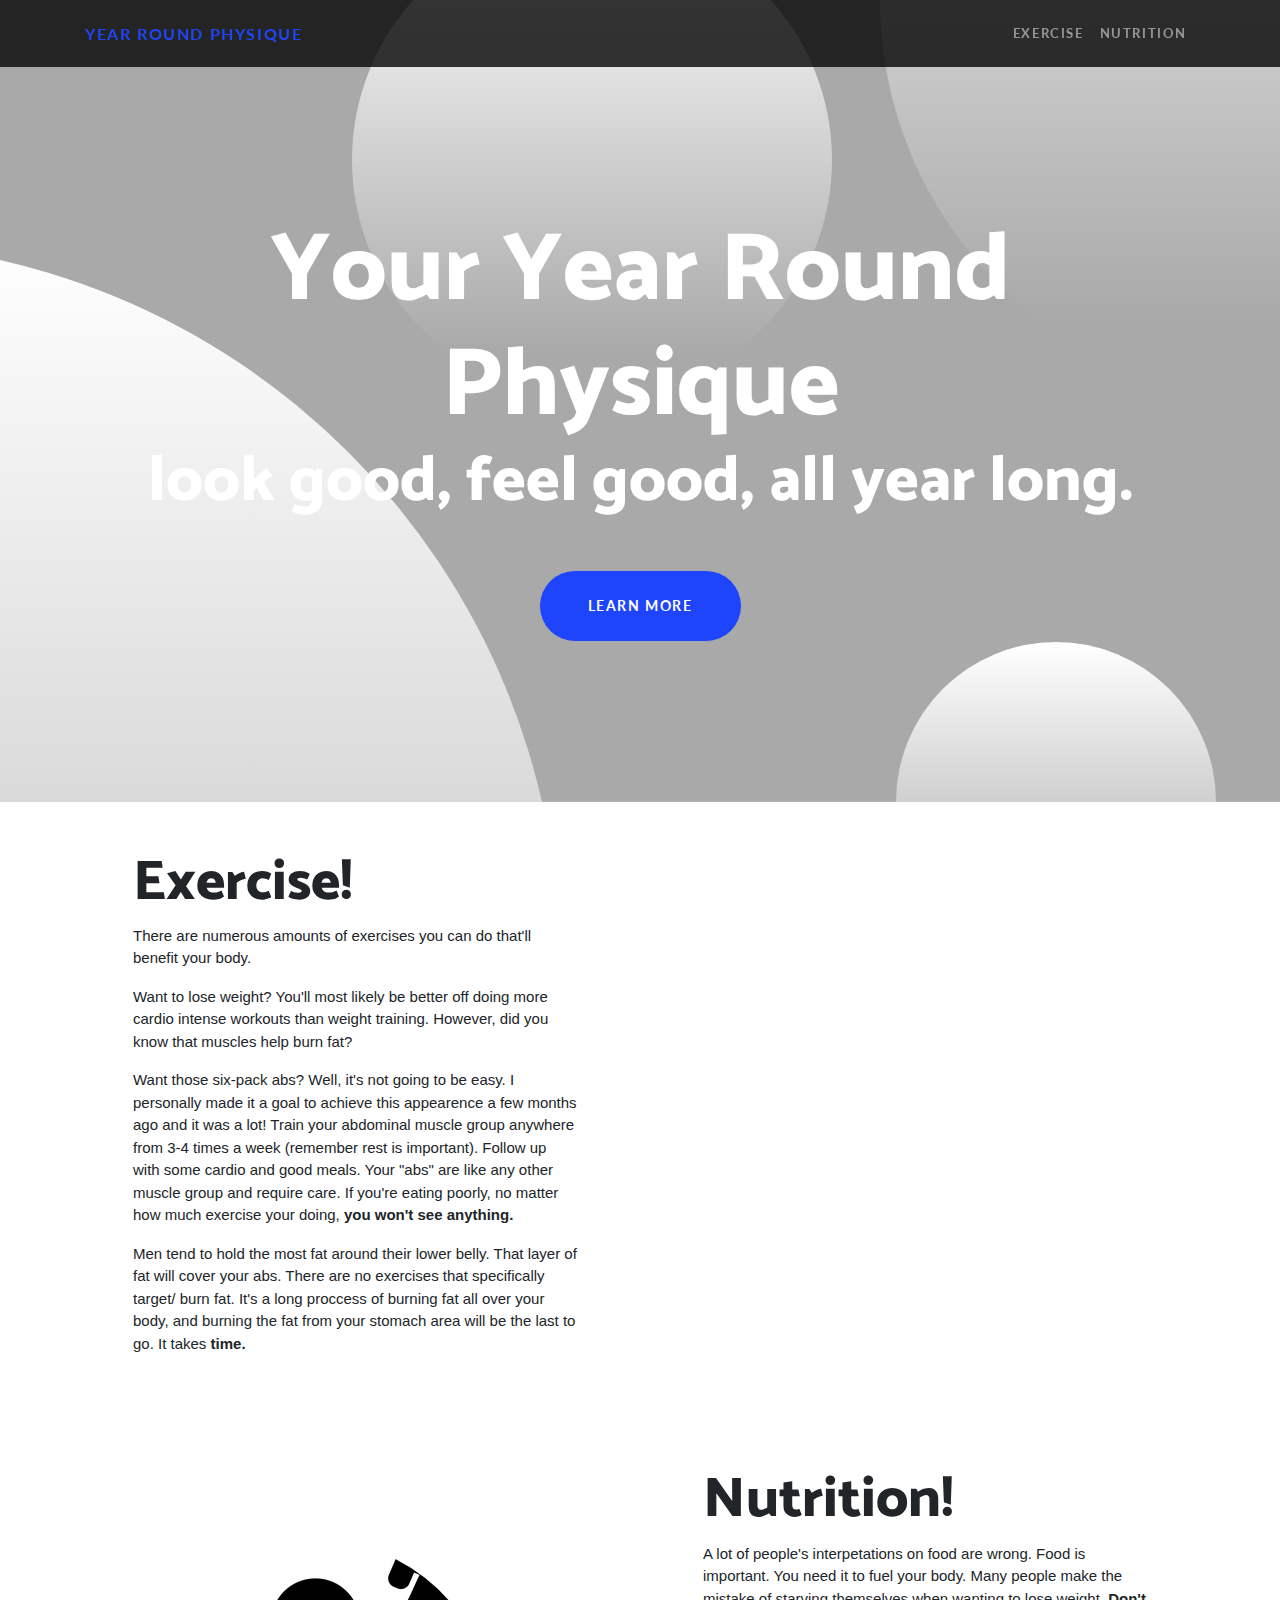
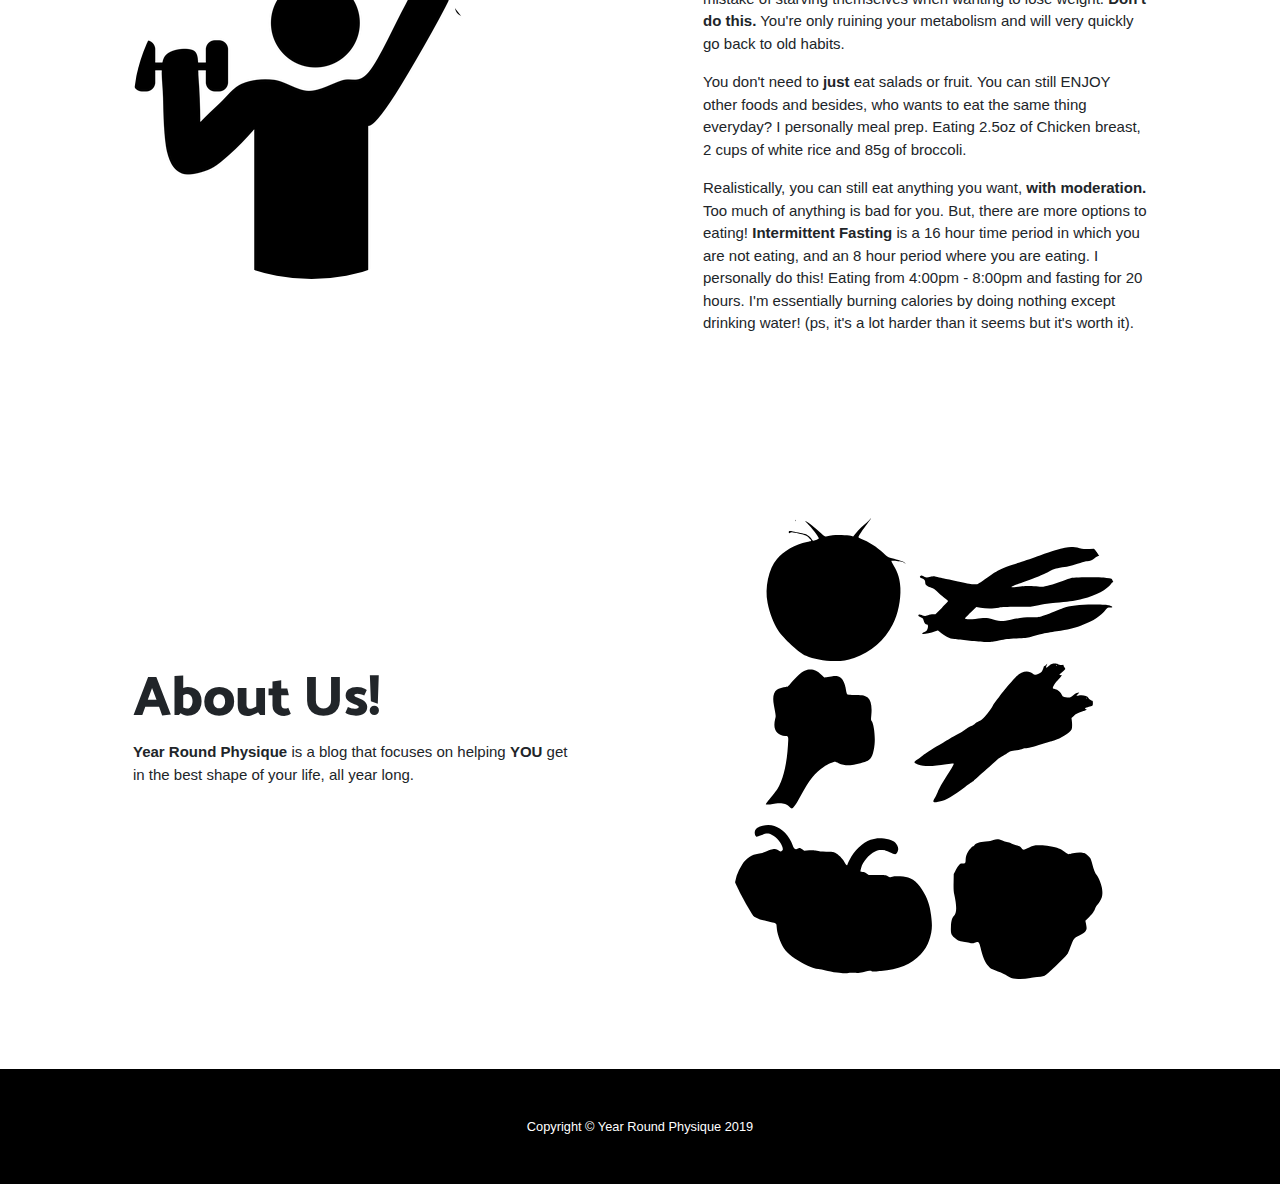
==== index.html @ 4eb6c624 "new picture" ====
<!DOCTYPE html>
<html lang="en">

<head>

  <meta charset="utf-8">
  <meta name="viewport" content="width=device-width, initial-scale=1, shrink-to-fit=no">
  <meta name="description" content="">
  <meta name="author" content="">

  <title>Your Year Round Physique</title>

  <!-- Bootstrap core CSS -->
  <link href="vendor/bootstrap/css/bootstrap.min.css" rel="stylesheet">

  <link href="https://fonts.googleapis.com/css?family=Catamaran:100,200,300,400,500,600,700,800,900" rel="stylesheet">
  <link href="https://fonts.googleapis.com/css?family=Lato:100,100i,300,300i,400,400i,700,700i,900,900i" rel="stylesheet">

  <link href="project-look.css" rel="stylesheet">

</head>

<body>

  <nav class="navbar navbar-expand-lg navbar-dark navbar-custom fixed-top">
    <div class="container">
      <a class="navbar-brand" href="#">Year Round Physique</a>
      <button class="navbar-toggler" type="button" data-toggle="collapse" data-target="#navbarResponsive" aria-controls="navbarResponsive" aria-expanded="false" aria-label="Toggle navigation">
        <span class="navbar-toggler-icon"></span>
      </button>
      <div class="collapse navbar-collapse" id="navbarResponsive">
        <ul class="navbar-nav ml-auto">
          <li class="nav-item">
            <a class="nav-link" href="#exercise">Exercise</a>
          </li>
          <li class="nav-item">
            <a class="nav-link" href="#Nutrition">Nutrition</a>
          </li>
        </ul>
      </div>
    </div>
  </nav>

  <header class="masthead text-center text-white">
    <div class="masthead-content">
      <div class="container">
        <h1 class="masthead-heading mb-0">Your Year Round Physique</h1>
        <h2 class="masthead-subheading mb-0">look good, feel good, all year long.</h2>
        <a href="#learn" class="btn btn-primary btn-xl rounded-pill mt-5">Learn More</a>
      </div>
    </div>
    <div class="bg-circle-1 bg-circle"></div>
    <div class="bg-circle-2 bg-circle"></div>
    <div class="bg-circle-3 bg-circle"></div>
    <div class="bg-circle-4 bg-circle"></div>
  </header>

  <section>
    <div class="container">
      <div class="row align-items-center">
        <div class="col-lg-6 order-lg-2">
          <div class="p-5">
            <img class="img-fluid rounded-circle" src="" alt="">
          </div>
        </div>
        <div class="col-lg-6 order-lg-1" >
          <div class="p-5" id="exercise" >
            <h2 class="display-4">Exercise!</h2>
            <p>There are numerous amounts of exercises you can do that'll benefit your body.</p>
            <p> Want to lose weight? You'll most likely be better off doing more cardio intense workouts than weight training. However, did you know that muscles help burn fat?  </p>
            <p> Want those six-pack abs? Well, it's not going to be easy. I personally made it a goal to achieve this appearence a few months ago and it was a lot! Train your abdominal muscle group anywhere from 3-4 times a week (remember rest is important). Follow up with some cardio and good meals. Your "abs" are like any other muscle group and require care. If you're eating poorly, no matter how much exercise your doing, <strong>you won't see anything.</strong></p>
            
            <p> Men tend to hold the most fat around their lower belly. That layer of fat will cover your abs. There are no exercises that specifically target/ burn fat. It's a long proccess of burning fat all over your body, and burning the fat from your stomach area will be the last to go. It takes <strong>time.</strong></p>
          </div>
        </div>
      </div>
    </div>
  </section>

  <section>
    <div class="container">
      <div class="row align-items-center">
        <div class="col-lg-6">
          <div class="p-5">
            <img class="img-fluid rounded-circle" src="dumbbells-293955__340.png" alt="">
          </div>
        </div>
        <div class="col-lg-6">
          <div class="p-5" id="Nutrition">
            <h2 class="display-4">Nutrition!</h2>
            <p> A lot of people's interpetations on food are wrong. Food is important. You need it to fuel your body. Many people make the mistake of starving themselves when wanting to lose weight. <strong>Don't do this.</strong> You're only ruining your metabolism and will very quickly go back to old habits.</p>
            <p>You don't need to <strong>just</strong> eat salads or fruit. You can still ENJOY other foods and besides, who wants to eat the same thing everyday? I personally meal prep. Eating 2.5oz of Chicken breast, 2 cups of white rice and 85g of broccoli. </p>
            
            <p>Realistically, you can still eat anything you want, <strong> with moderation.</strong> Too much of anything is bad for you. But, there are more options to eating! <strong>Intermittent Fasting</strong> is a 16 hour time period in which you are not eating, and an 8 hour period where you are eating. I personally do this! Eating from 4:00pm - 8:00pm and fasting for 20 hours. I'm essentially burning calories by doing nothing except drinking water! (ps, it's a lot harder than it seems but it's worth it). </p>
          </div>
        </div>
      </div>
    </div>
  </section>

  <section>
    <div class="container">
      <div class="row align-items-center">
        <div class="col-lg-6 order-lg-2">
          <div class="p-5">
            <img class="img-fluid rounded-circle" src="1489130.svg" alt="">
          </div>
        </div>
        <div class="col-lg-6 order-lg-1" id=learn>
          <div class="p-5">
            <h2 class="display-4">About Us!</h2>
            <p><strong>Year Round Physique</strong> is a blog that focuses on helping <strong>YOU</strong> get in the best shape of your life, all year long.</p>
          </div>
        </div>
      </div>
    </div>
  </section>

  <footer class="py-5 bg-black">
    <div class="container">
      <p class="m-0 text-center text-white small">Copyright &copy; Year Round Physique 2019</p>
    </div>
  </footer>
  <script src="vendor/jquery/jquery.min.js"></script>
  <script src="vendor/bootstrap/js/bootstrap.bundle.min.js"></script>

</body>

</html>
---- project-look.css ----
body {
  font-family: 'Lato';
}

h1,
h2,
h3,
h4,
h5,
h6 {
  font-family: 'Catamaran';
  font-weight: 800 !important;
  
}

p {
  font-family: sans-serif;
  font-size: 15px;
}

.btn-xl {
  text-transform: uppercase;
  padding: 1.5rem 3rem;
  font-size: 0.9rem;
  font-weight: 700;
  letter-spacing: 0.1rem;
}

.bg-black {
  background-color: #000 !important;
}

.rounded-pill {
  border-radius: 5rem;
}

.navbar-custom {
  padding-top: 1rem;
  padding-bottom: 1rem;
  background-color: rgba(0, 0, 0, 0.79);
}

.navbar-custom .navbar-brand {
  text-transform: uppercase;
  font-size: 1rem;
  letter-spacing: 0.1rem;
  font-weight: 700;
  color: #1F45FC;
  
}

.navbar-custom .navbar-nav .nav-item .nav-link {
  text-transform: uppercase;
  font-size: 0.8rem;
  font-weight: 700;
  letter-spacing: 0.1rem;
}

header.masthead {
  position: relative;
  overflow: hidden;
  padding-top: calc(7rem + 72px);
  padding-bottom: 7rem;
  background: -webkit-gradient(linear, left bottom, left top, from(#A9A9A9), to(#A9A9A9));
  background: linear-gradient(0deg, #A9A9A9 0%, #A9A9A9 100%);
  background-repeat: no-repeat;
  background-position: center center;
  background-attachment: scroll;
  background-size: cover;
}

header.masthead .masthead-content {
  z-index: 1;
  position: relative;
}

header.masthead .masthead-content .masthead-heading {
  font-size: 4rem;
}

header.masthead .masthead-content .masthead-subheading {
  font-size: 2rem;
}

header.masthead .bg-circle {
  z-index: 0;
  position: absolute;
  border-radius: 100%;
  background: -webkit-gradient(linear, left bottom, left top, from(#A9A9A9), to(#FFFFFF));
  background: linear-gradient(0deg, #A9A9A9 10%,	#FFFFFF 100%);
}

header.masthead .bg-circle-1 {
  height: 90rem;
  width: 90rem;
  bottom: -55rem;
  left: -55rem;
}

header.masthead .bg-circle-2 {
  height: 50rem;
  width: 50rem;
  top: -25rem;
  right: -25rem;
}

header.masthead .bg-circle-3 {
  height: 20rem;
  width: 20rem;
  bottom: -10rem;
  right: 5%;
}

header.masthead .bg-circle-4 {
  height: 30rem;
  width: 30rem;
  top: -5rem;
  right: 35%;
}

@media (min-width: 992px) {
  header.masthead {
    padding-top: calc(10rem + 55px);
    padding-bottom: 10rem;
  }
  header.masthead .masthead-content .masthead-heading {
    font-size: 6rem;
  }
  header.masthead .masthead-content .masthead-subheading {
    font-size: 4rem;
  }
}

.bg-primary {
  background-color: #FFD700 !important;
}

.btn-primary {
/* background-color: #FFFFF; */
 background-color: #1F45FC;
  border-color: #A9A9A9;
}

.btn-primary:active, .btn-primary:focus, .btn-primary:hover {
  background-color: #808080 !important;
  border-color: #808080 !important;
}

.btn-primary:focus {
  -webkit-box-shadow: 0 0 0 0.2rem rgba(238, 9, 121, 0.5);
  box-shadow: 0 0 0 0.2rem rgba(238, 9, 121, 0.5);
}

.btn-secondary {
  background-color: #ff6a00;
  border-color: #ff6a00;
}

.btn-secondary:active, .btn-secondary:focus, .btn-secondary:hover {
  background-color: #cc5500 !important;
  border-color: #cc5500 !important;
}

.btn-secondary:focus {
  -webkit-box-shadow: 0 0 0 0.2rem rgba(255, 106, 0, 0.5);
  box-shadow: 0 0 0 0.2rem rgba(255, 106, 0, 0.5);
}
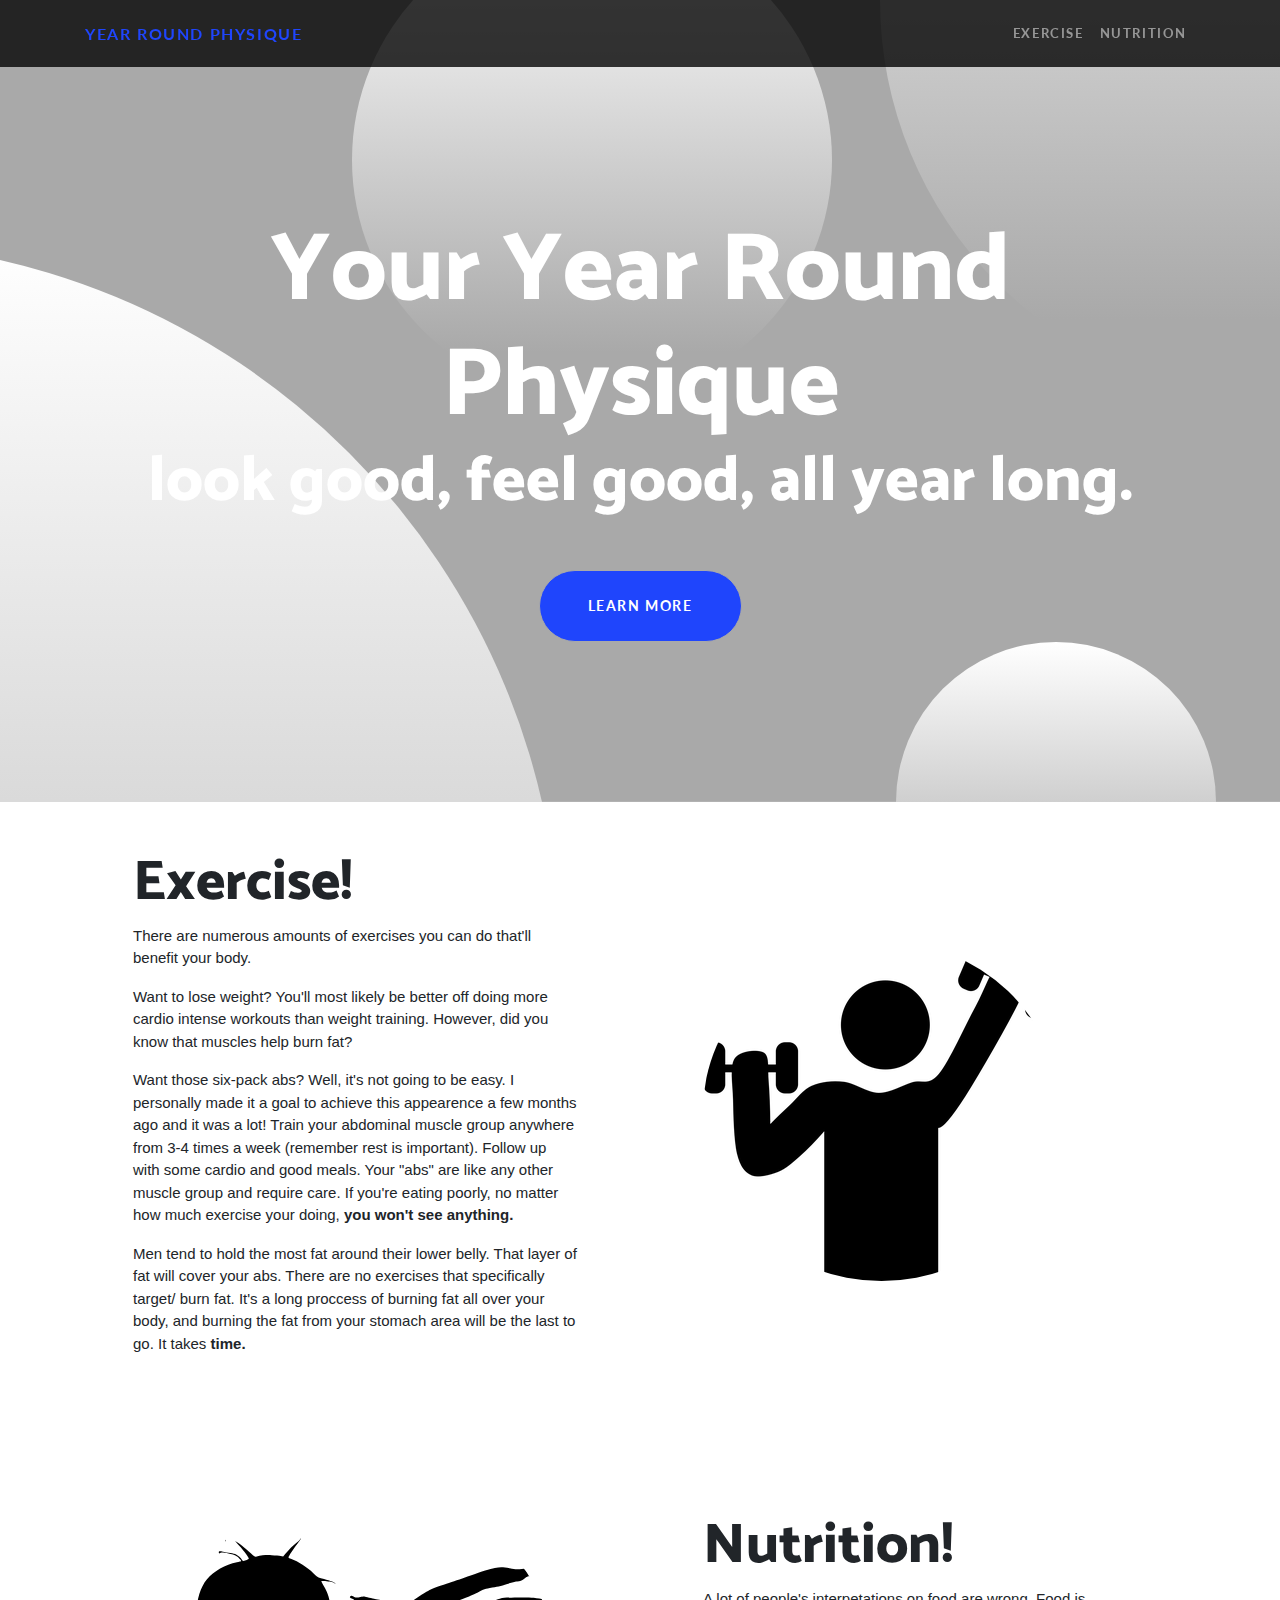
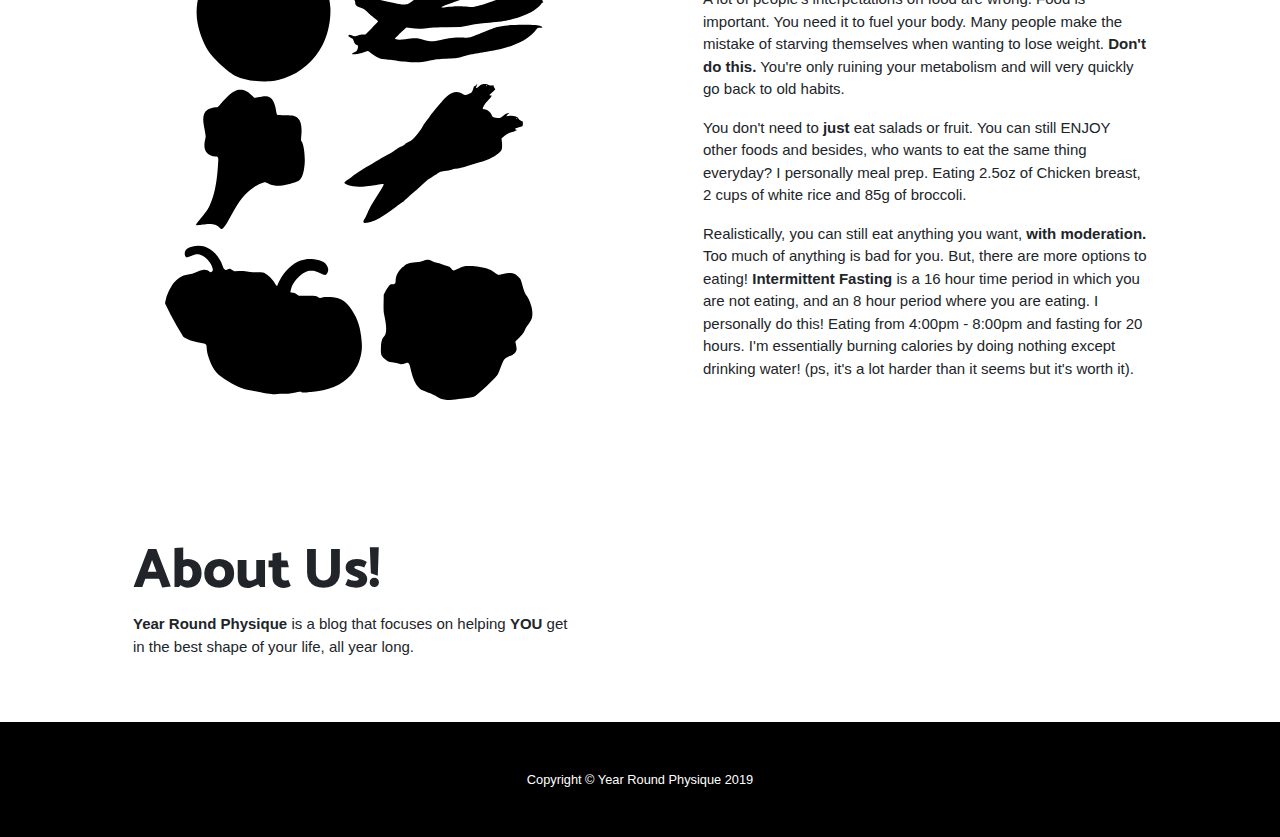
==== commit 5b7eec56: "fix pictures" ====
--- a/index.html
+++ b/index.html
@@ -60,7 +60,7 @@
       <div class="row align-items-center">
         <div class="col-lg-6 order-lg-2">
           <div class="p-5">
-            <img class="img-fluid rounded-circle" src="" alt="">
+            <img class="img-fluid rounded-circle" src="dumbbells-293955__340.png" alt="">
           </div>
         </div>
         <div class="col-lg-6 order-lg-1" >
@@ -82,7 +82,7 @@
       <div class="row align-items-center">
         <div class="col-lg-6">
           <div class="p-5">
-            <img class="img-fluid rounded-circle" src="dumbbells-293955__340.png" alt="">
+            <img class="img-fluid rounded-circle" src="1489130.svg" alt="">
           </div>
         </div>
         <div class="col-lg-6">
@@ -103,7 +103,7 @@
       <div class="row align-items-center">
         <div class="col-lg-6 order-lg-2">
           <div class="p-5">
-            <img class="img-fluid rounded-circle" src="1489130.svg" alt="">
+            <img class="img-fluid rounded-circle" src="" alt="">
           </div>
         </div>
         <div class="col-lg-6 order-lg-1" id=learn>
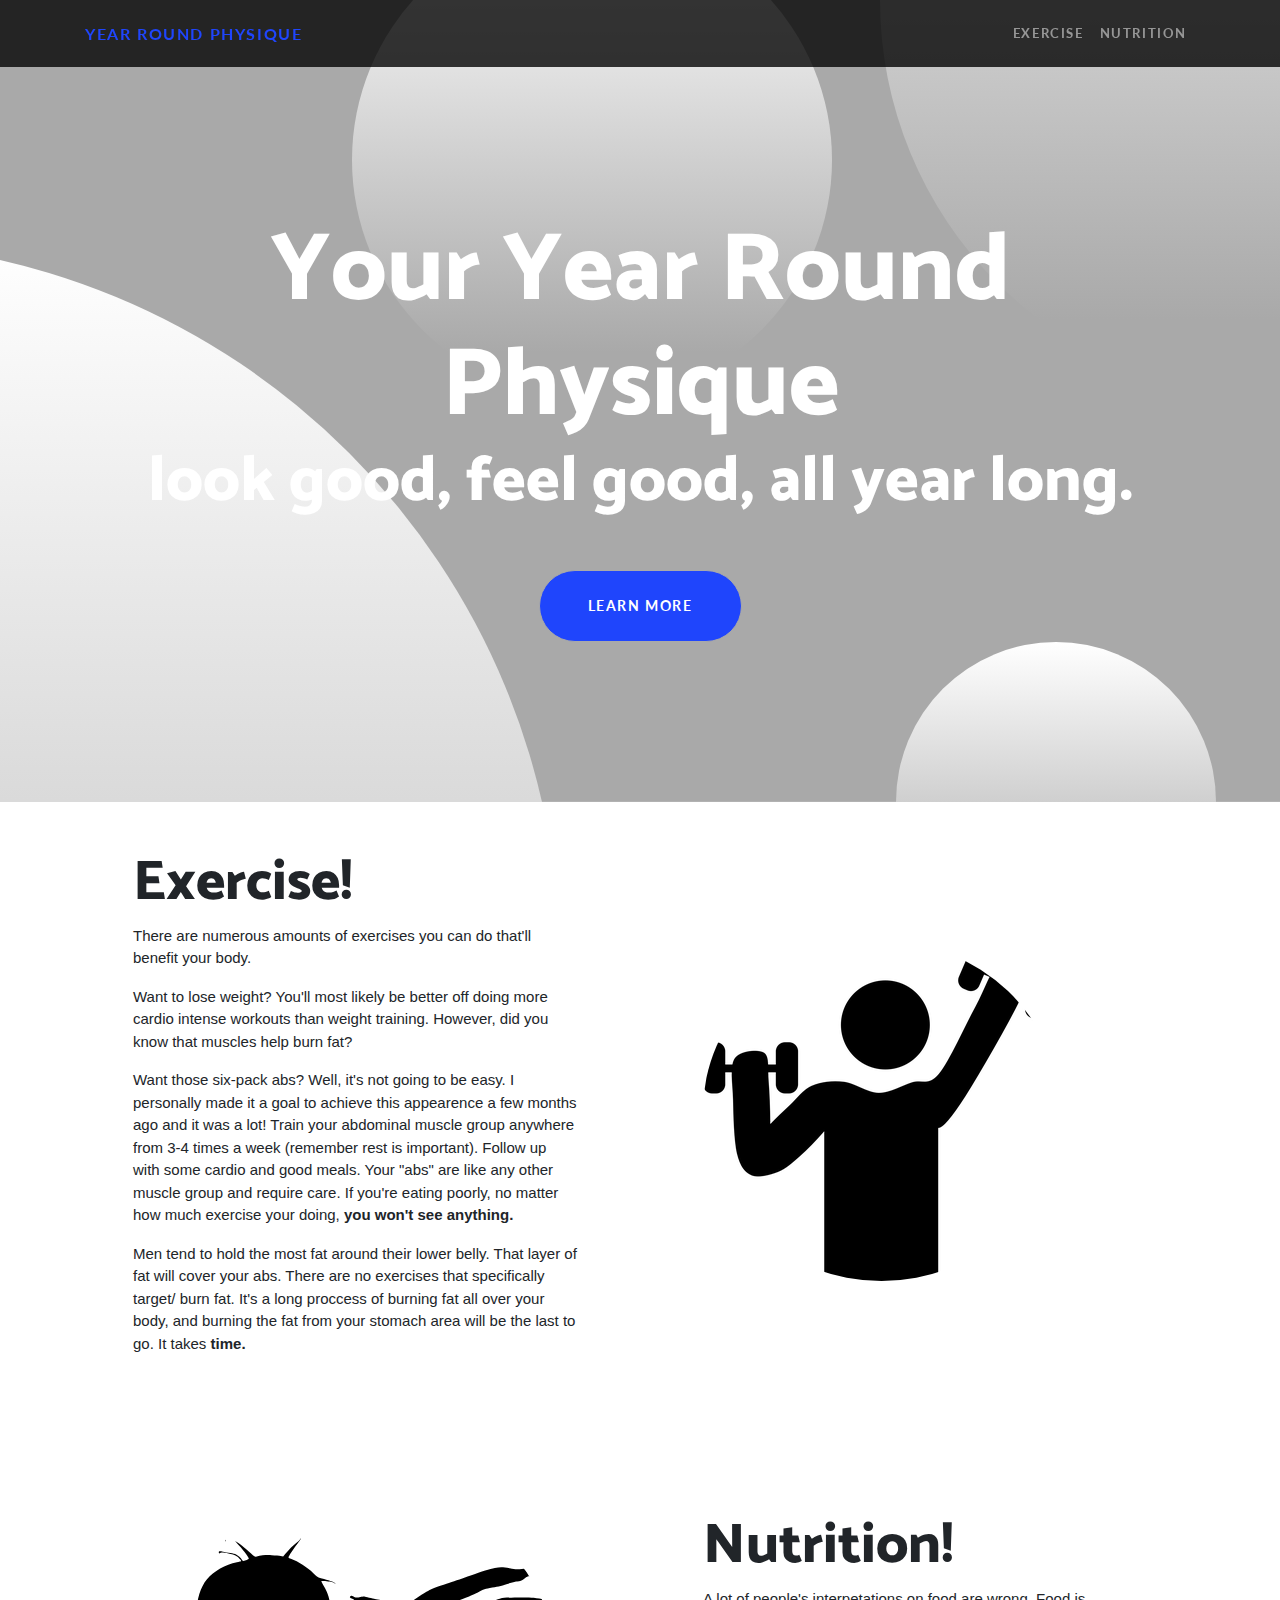
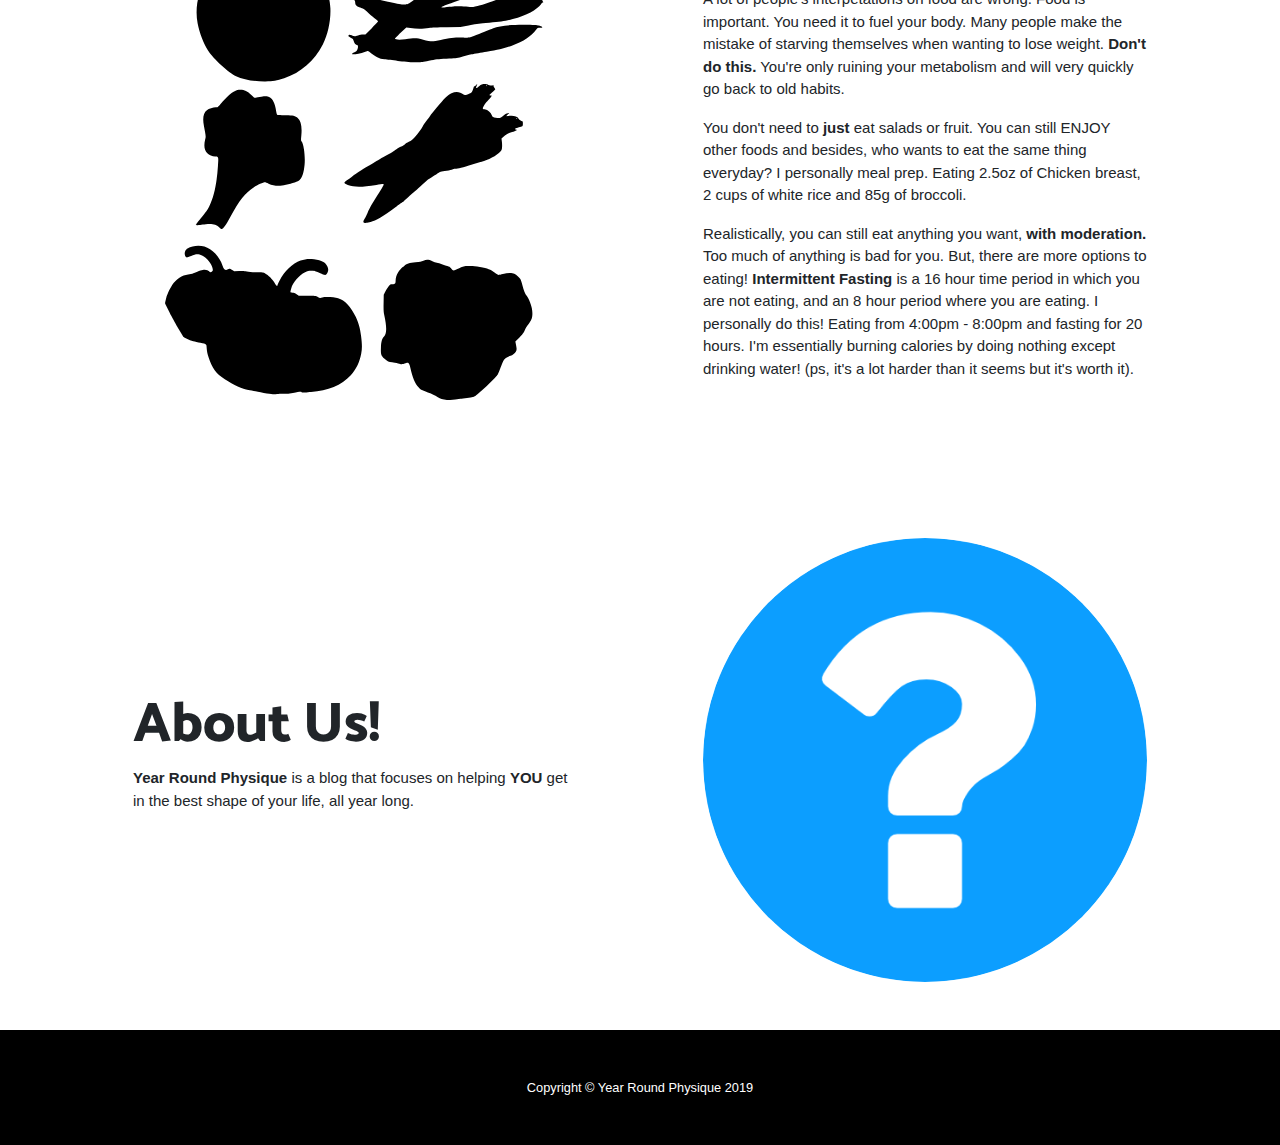
==== commit d10e177f: "more pictures" ====
--- a/index.html
+++ b/index.html
@@ -103,7 +103,7 @@
       <div class="row align-items-center">
         <div class="col-lg-6 order-lg-2">
           <div class="p-5">
-            <img class="img-fluid rounded-circle" src="" alt="">
+            <img class="img-fluid rounded-circle" src="image.png" alt="">
           </div>
         </div>
         <div class="col-lg-6 order-lg-1" id=learn>
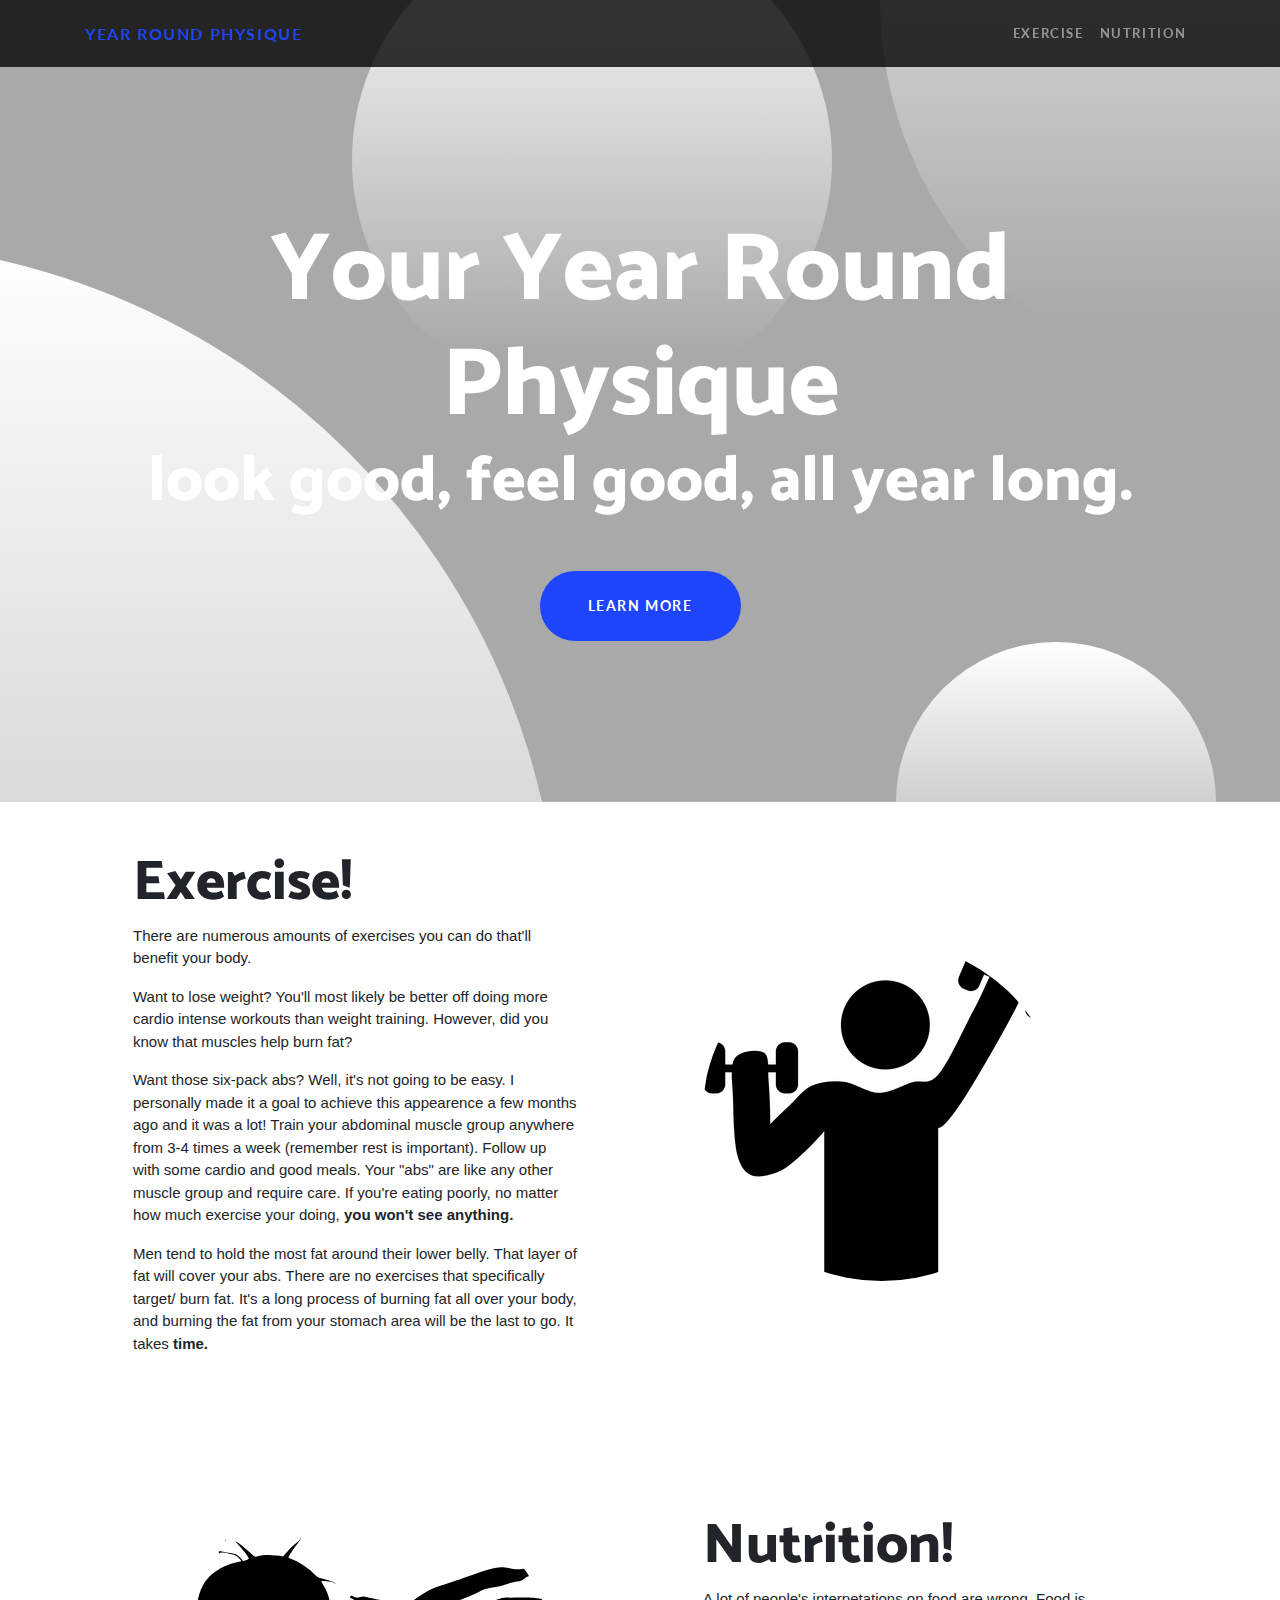
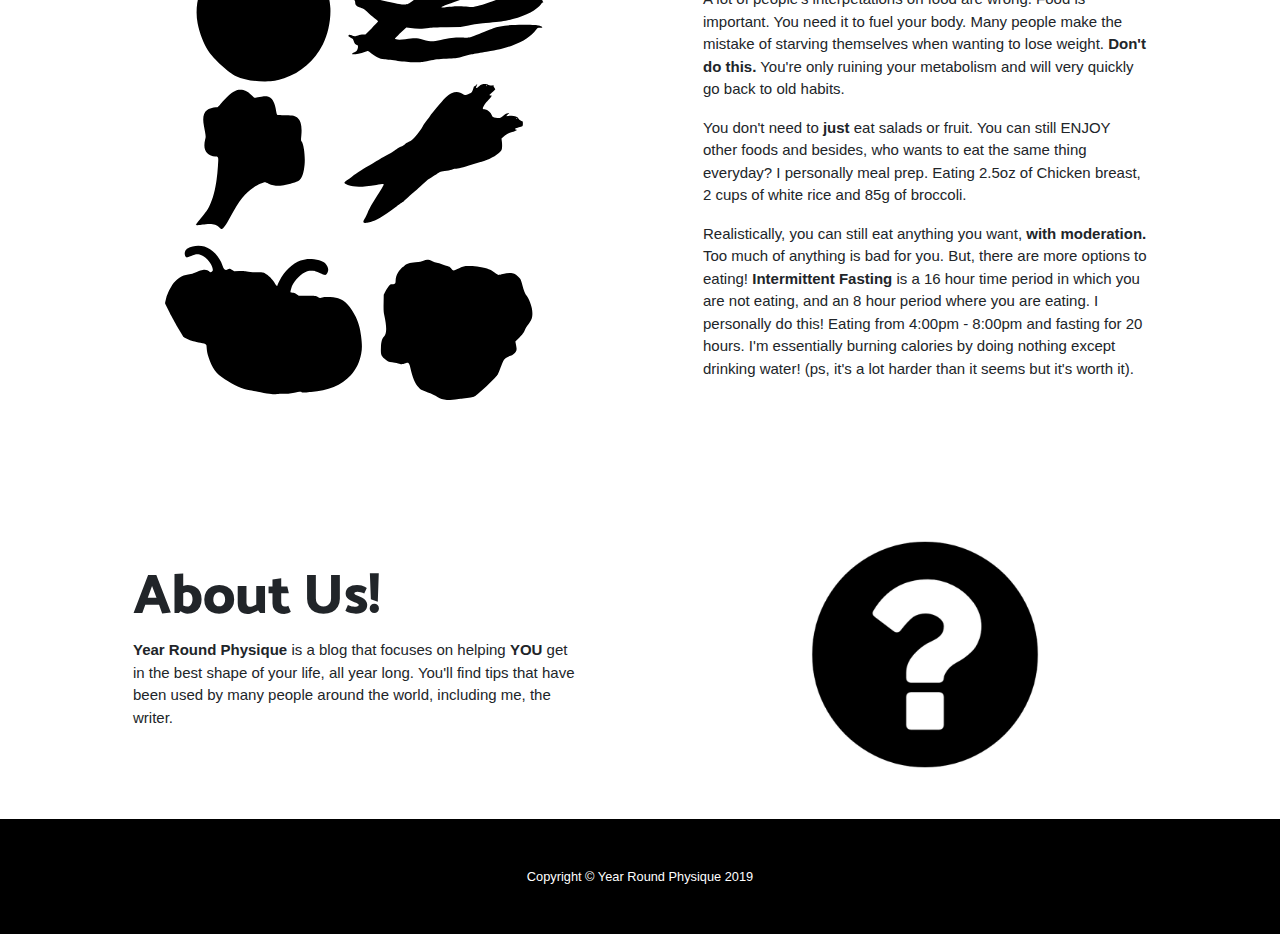
==== commit d938db65: "new picture and details" ====
--- a/index.html
+++ b/index.html
@@ -70,7 +70,7 @@
             <p> Want to lose weight? You'll most likely be better off doing more cardio intense workouts than weight training. However, did you know that muscles help burn fat?  </p>
             <p> Want those six-pack abs? Well, it's not going to be easy. I personally made it a goal to achieve this appearence a few months ago and it was a lot! Train your abdominal muscle group anywhere from 3-4 times a week (remember rest is important). Follow up with some cardio and good meals. Your "abs" are like any other muscle group and require care. If you're eating poorly, no matter how much exercise your doing, <strong>you won't see anything.</strong></p>
             
-            <p> Men tend to hold the most fat around their lower belly. That layer of fat will cover your abs. There are no exercises that specifically target/ burn fat. It's a long proccess of burning fat all over your body, and burning the fat from your stomach area will be the last to go. It takes <strong>time.</strong></p>
+            <p> Men tend to hold the most fat around their lower belly. That layer of fat will cover your abs. There are no exercises that specifically target/ burn fat. It's a long process of burning fat all over your body, and burning the fat from your stomach area will be the last to go. It takes <strong>time.</strong></p>
           </div>
         </div>
       </div>
@@ -103,13 +103,13 @@
       <div class="row align-items-center">
         <div class="col-lg-6 order-lg-2">
           <div class="p-5">
-            <img class="img-fluid rounded-circle" src="image.png" alt="">
+            <img class="img-fluid rounded-circle" src="25400.png" alt="">
           </div>
         </div>
         <div class="col-lg-6 order-lg-1" id=learn>
           <div class="p-5">
             <h2 class="display-4">About Us!</h2>
-            <p><strong>Year Round Physique</strong> is a blog that focuses on helping <strong>YOU</strong> get in the best shape of your life, all year long.</p>
+            <p><strong>Year Round Physique</strong> is a blog that focuses on helping <strong>YOU</strong> get in the best shape of your life, all year long. You'll find tips that have been used by many people around the world, including me, the writer.</p>
           </div>
         </div>
       </div>
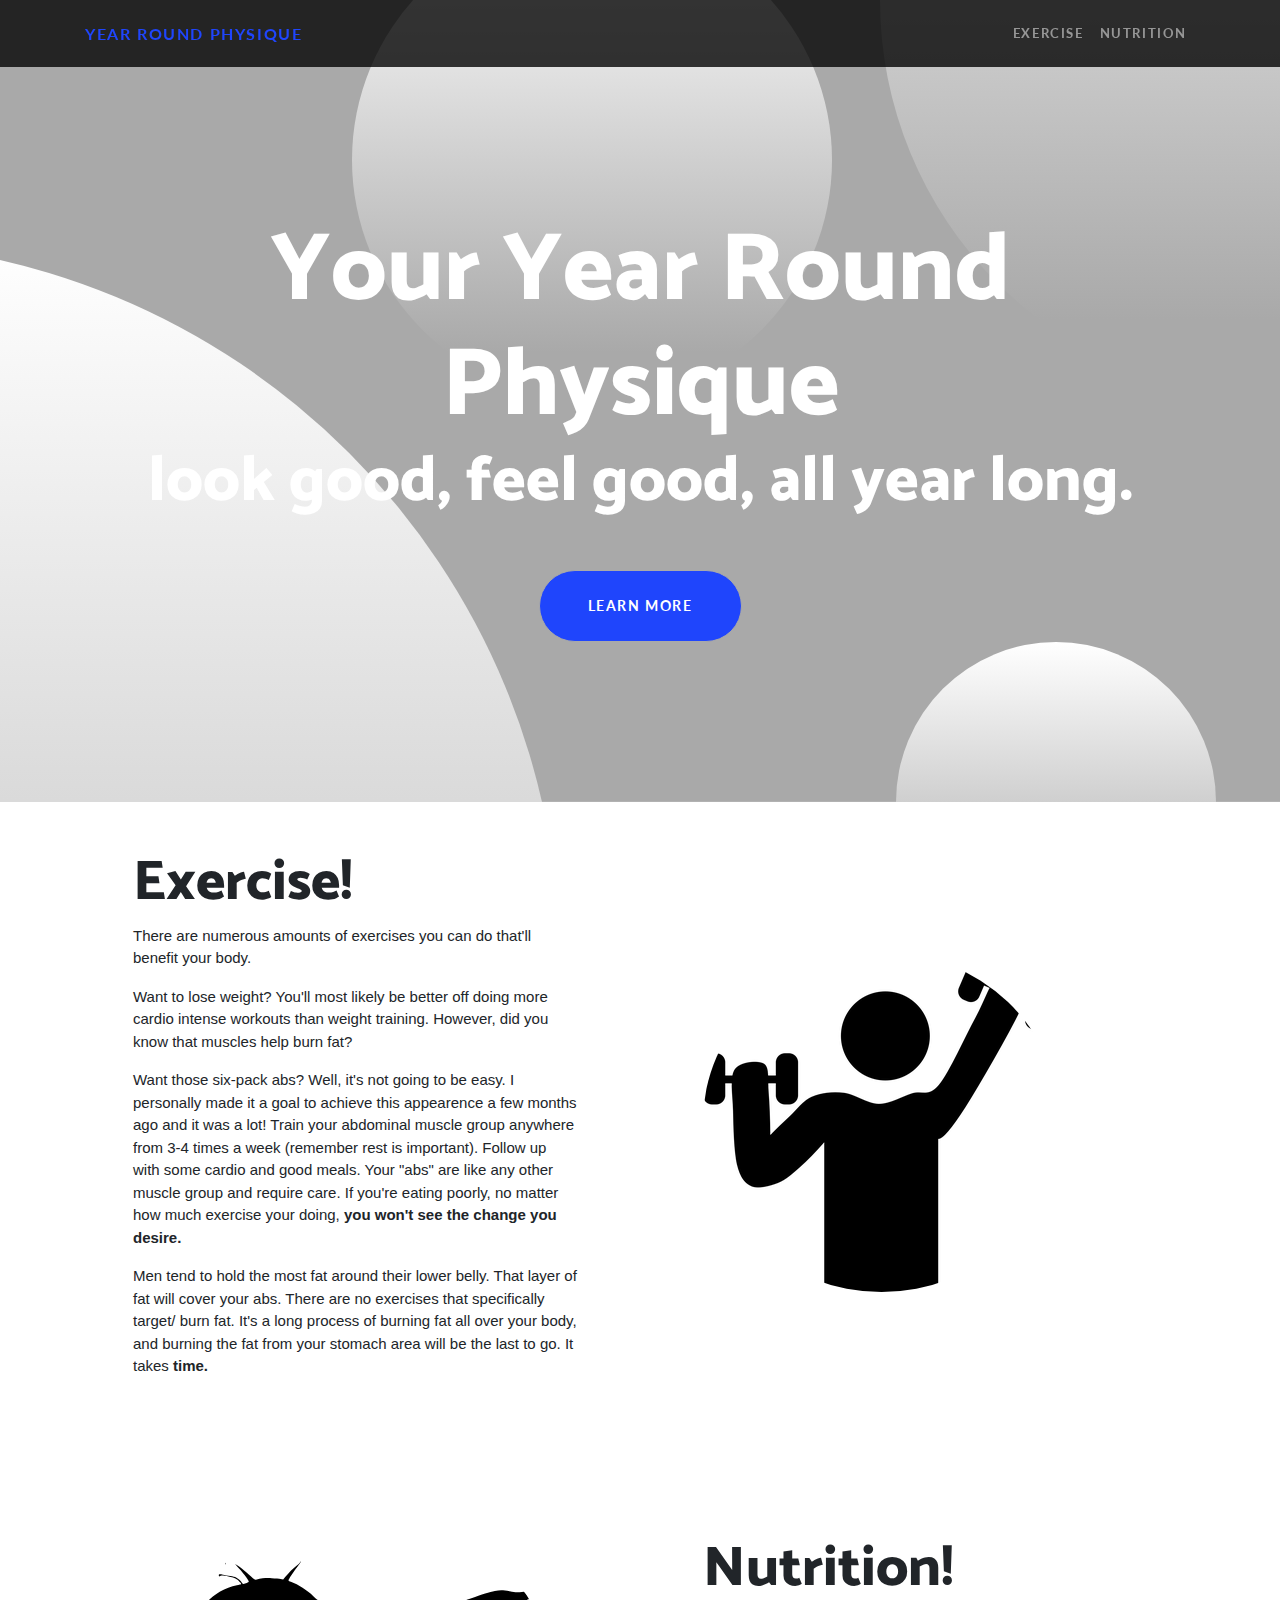
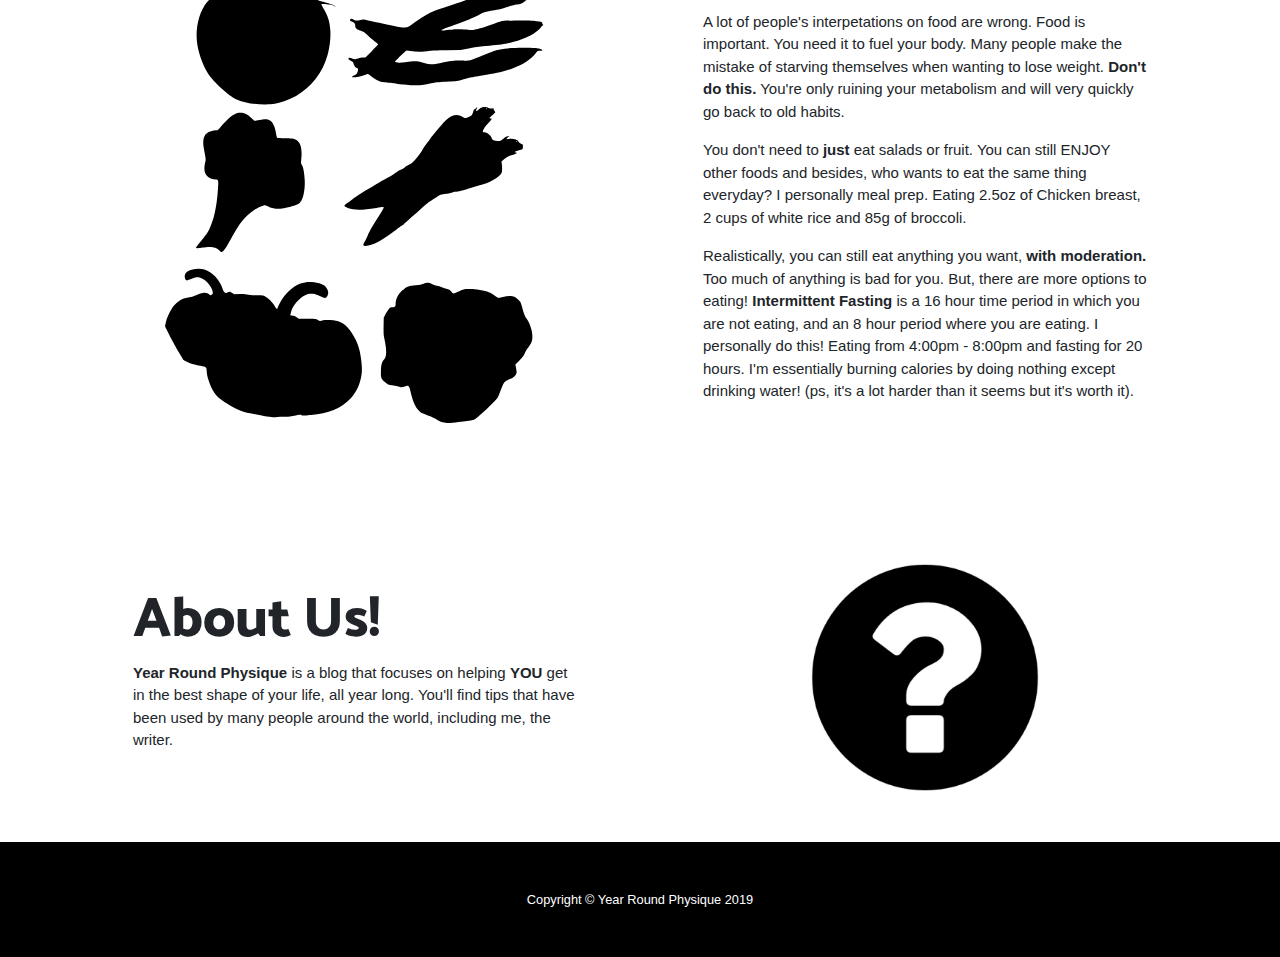
==== commit cc4c1f77: "fix body" ====
--- a/index.html
+++ b/index.html
@@ -68,7 +68,7 @@
             <h2 class="display-4">Exercise!</h2>
             <p>There are numerous amounts of exercises you can do that'll benefit your body.</p>
             <p> Want to lose weight? You'll most likely be better off doing more cardio intense workouts than weight training. However, did you know that muscles help burn fat?  </p>
-            <p> Want those six-pack abs? Well, it's not going to be easy. I personally made it a goal to achieve this appearence a few months ago and it was a lot! Train your abdominal muscle group anywhere from 3-4 times a week (remember rest is important). Follow up with some cardio and good meals. Your "abs" are like any other muscle group and require care. If you're eating poorly, no matter how much exercise your doing, <strong>you won't see anything.</strong></p>
+            <p> Want those six-pack abs? Well, it's not going to be easy. I personally made it a goal to achieve this appearence a few months ago and it was a lot! Train your abdominal muscle group anywhere from 3-4 times a week (remember rest is important). Follow up with some cardio and good meals. Your "abs" are like any other muscle group and require care. If you're eating poorly, no matter how much exercise your doing, <strong>you won't see the change you desire.</strong></p>
             
             <p> Men tend to hold the most fat around their lower belly. That layer of fat will cover your abs. There are no exercises that specifically target/ burn fat. It's a long process of burning fat all over your body, and burning the fat from your stomach area will be the last to go. It takes <strong>time.</strong></p>
           </div>
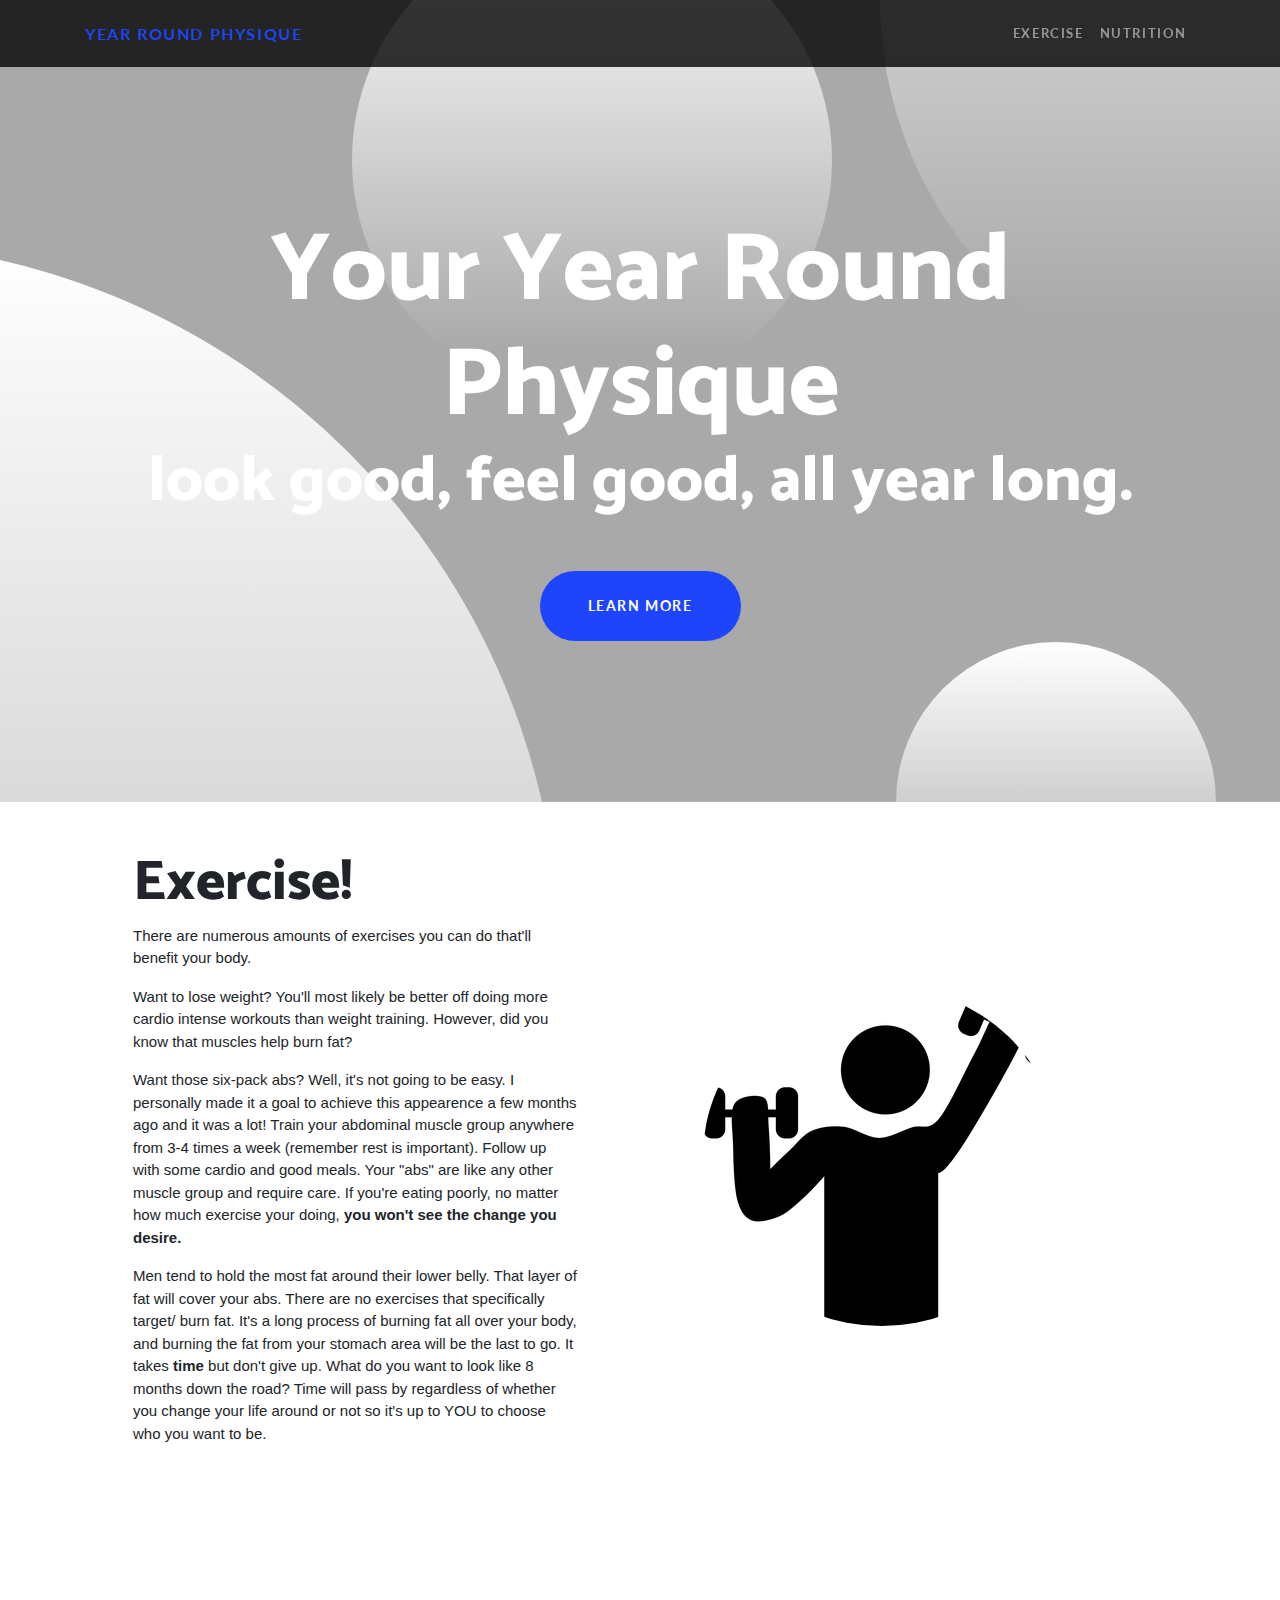
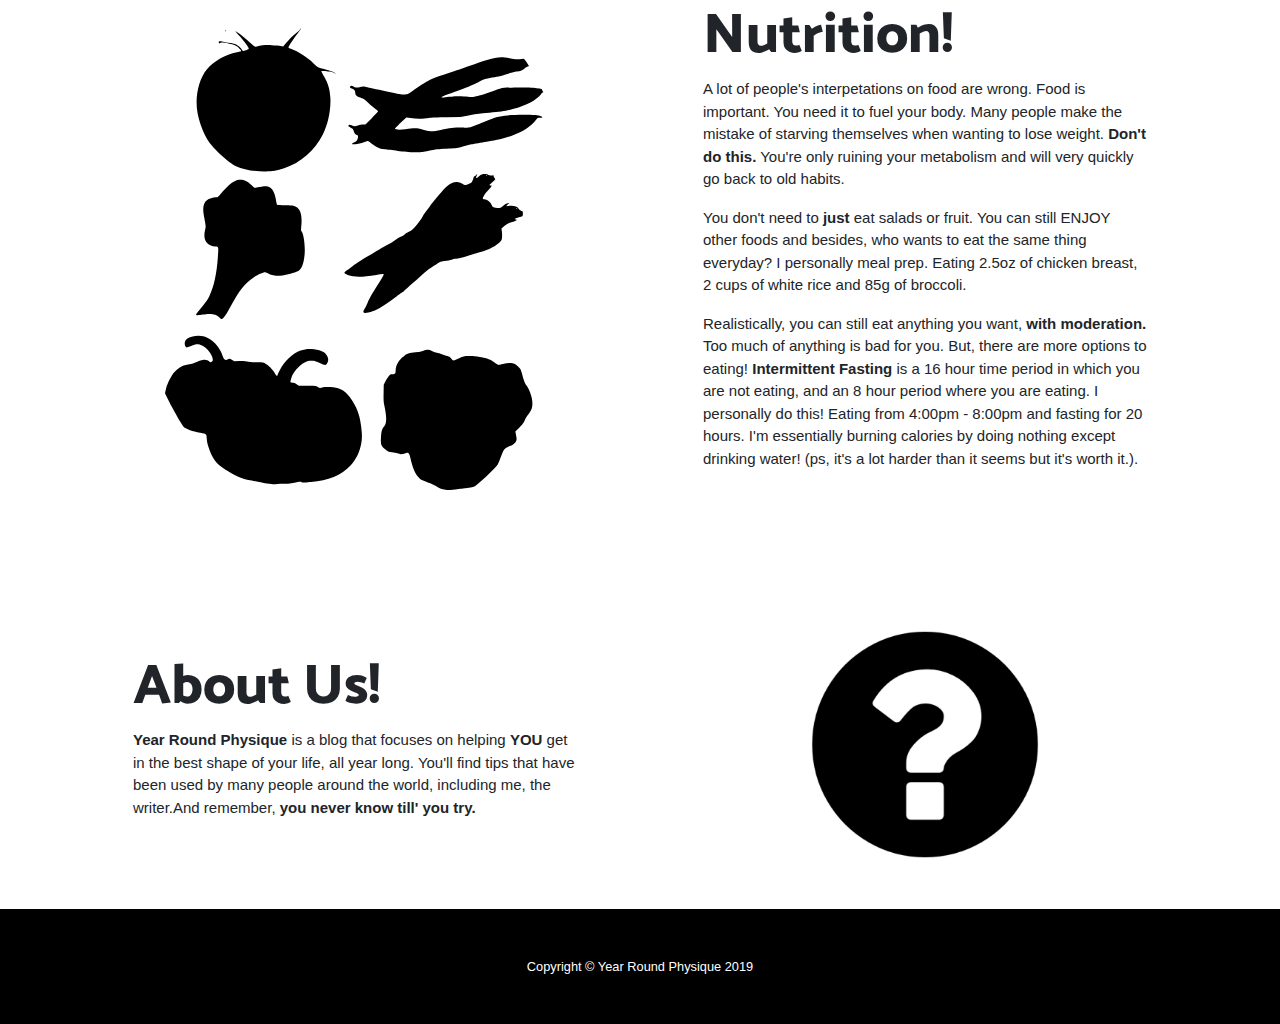
==== commit b01c863a: "fix details" ====
--- a/index.html
+++ b/index.html
@@ -70,7 +70,7 @@
             <p> Want to lose weight? You'll most likely be better off doing more cardio intense workouts than weight training. However, did you know that muscles help burn fat?  </p>
             <p> Want those six-pack abs? Well, it's not going to be easy. I personally made it a goal to achieve this appearence a few months ago and it was a lot! Train your abdominal muscle group anywhere from 3-4 times a week (remember rest is important). Follow up with some cardio and good meals. Your "abs" are like any other muscle group and require care. If you're eating poorly, no matter how much exercise your doing, <strong>you won't see the change you desire.</strong></p>
             
-            <p> Men tend to hold the most fat around their lower belly. That layer of fat will cover your abs. There are no exercises that specifically target/ burn fat. It's a long process of burning fat all over your body, and burning the fat from your stomach area will be the last to go. It takes <strong>time.</strong></p>
+            <p> Men tend to hold the most fat around their lower belly. That layer of fat will cover your abs. There are no exercises that specifically target/ burn fat. It's a long process of burning fat all over your body, and burning the fat from your stomach area will be the last to go. It takes <strong>time</strong> but don't give up. What do you want to look like 8 months down the road? Time will pass by regardless of whether you change your life around or not so it's up to YOU to choose who you want to be.</p>
           </div>
         </div>
       </div>
@@ -89,9 +89,9 @@
           <div class="p-5" id="Nutrition">
             <h2 class="display-4">Nutrition!</h2>
             <p> A lot of people's interpetations on food are wrong. Food is important. You need it to fuel your body. Many people make the mistake of starving themselves when wanting to lose weight. <strong>Don't do this.</strong> You're only ruining your metabolism and will very quickly go back to old habits.</p>
-            <p>You don't need to <strong>just</strong> eat salads or fruit. You can still ENJOY other foods and besides, who wants to eat the same thing everyday? I personally meal prep. Eating 2.5oz of Chicken breast, 2 cups of white rice and 85g of broccoli. </p>
+            <p>You don't need to <strong>just</strong> eat salads or fruit. You can still ENJOY other foods and besides, who wants to eat the same thing everyday? I personally meal prep. Eating 2.5oz of chicken breast, 2 cups of white rice and 85g of broccoli. </p>
             
-            <p>Realistically, you can still eat anything you want, <strong> with moderation.</strong> Too much of anything is bad for you. But, there are more options to eating! <strong>Intermittent Fasting</strong> is a 16 hour time period in which you are not eating, and an 8 hour period where you are eating. I personally do this! Eating from 4:00pm - 8:00pm and fasting for 20 hours. I'm essentially burning calories by doing nothing except drinking water! (ps, it's a lot harder than it seems but it's worth it). </p>
+            <p>Realistically, you can still eat anything you want, <strong> with moderation.</strong> Too much of anything is bad for you. But, there are more options to eating! <strong>Intermittent Fasting</strong> is a 16 hour time period in which you are not eating, and an 8 hour period where you are eating. I personally do this! Eating from 4:00pm - 8:00pm and fasting for 20 hours. I'm essentially burning calories by doing nothing except drinking water! (ps, it's a lot harder than it seems but it's worth it.). </p>
           </div>
         </div>
       </div>
@@ -109,7 +109,7 @@
         <div class="col-lg-6 order-lg-1" id=learn>
           <div class="p-5">
             <h2 class="display-4">About Us!</h2>
-            <p><strong>Year Round Physique</strong> is a blog that focuses on helping <strong>YOU</strong> get in the best shape of your life, all year long. You'll find tips that have been used by many people around the world, including me, the writer.</p>
+            <p><strong>Year Round Physique</strong> is a blog that focuses on helping <strong>YOU</strong> get in the best shape of your life, all year long. You'll find tips that have been used by many people around the world, including me, the writer.And remember, <strong>you never know till' you try.</strong></p>
           </div>
         </div>
       </div>
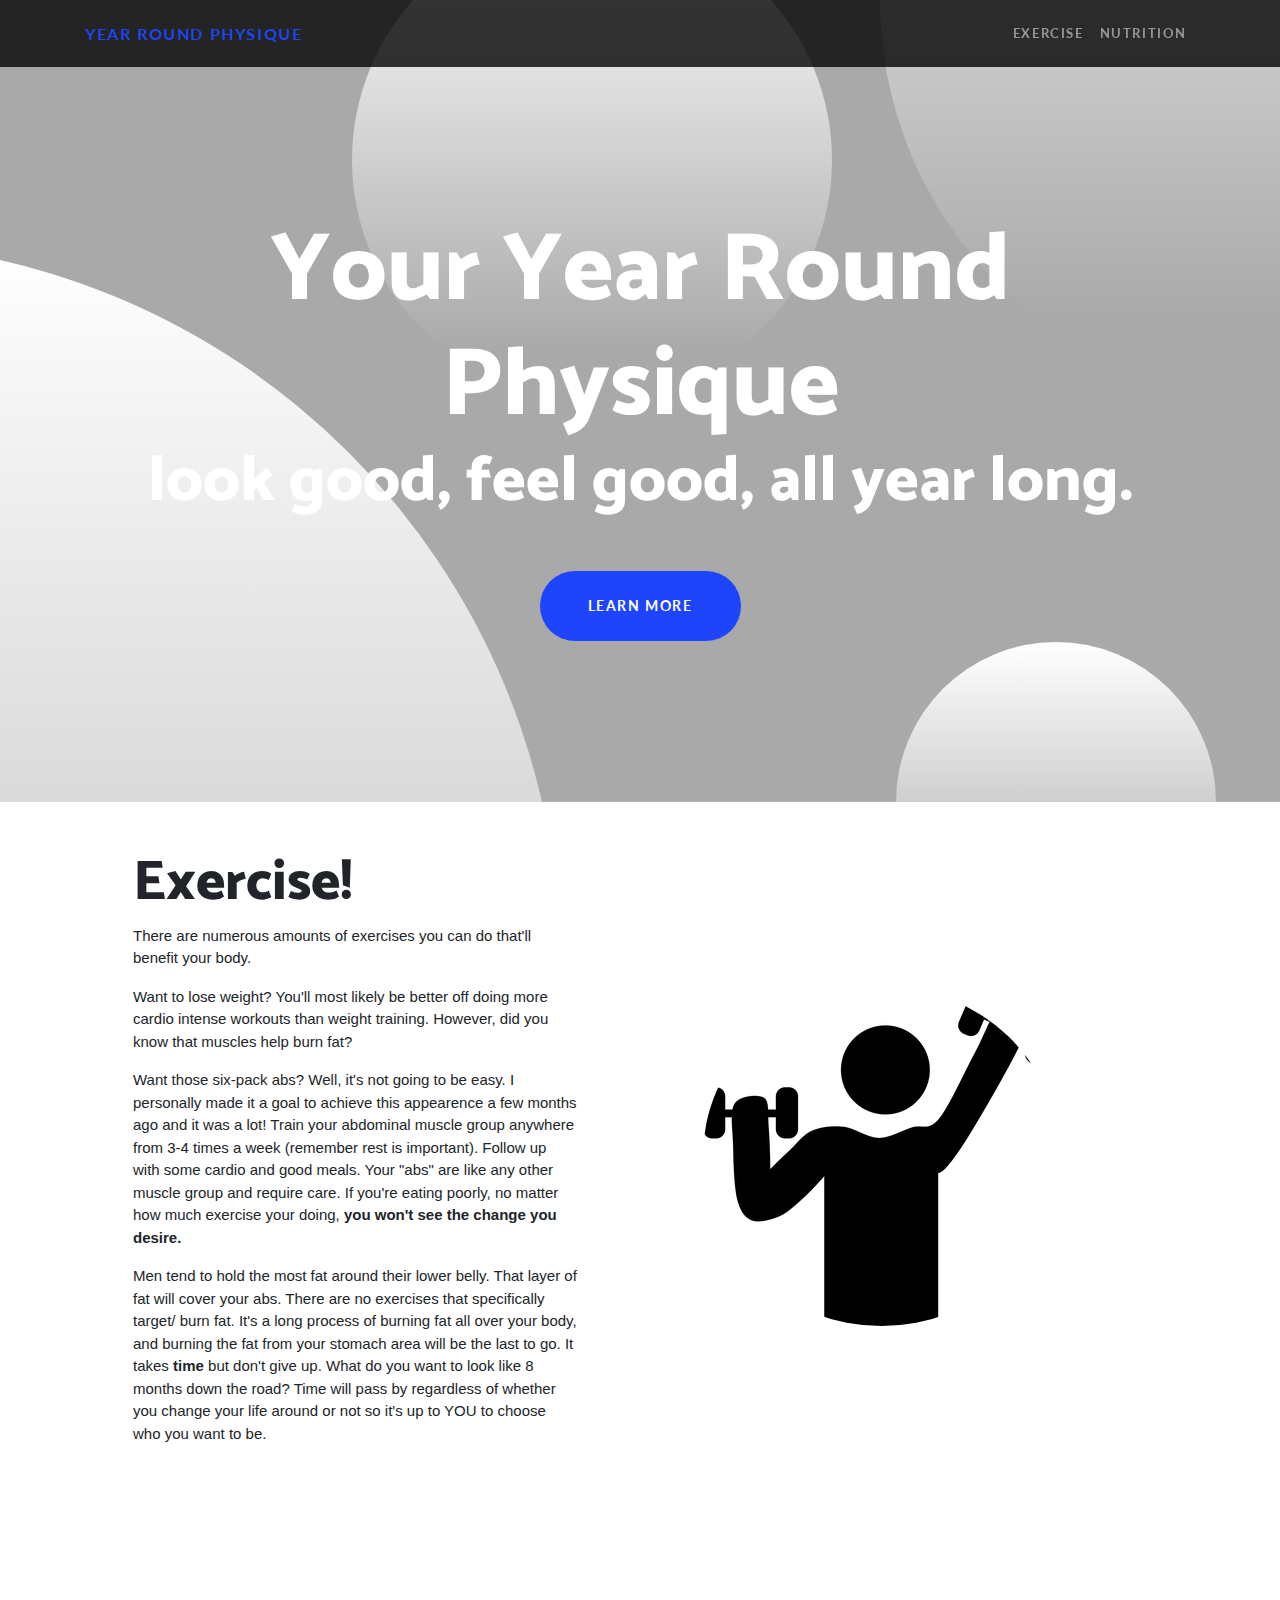
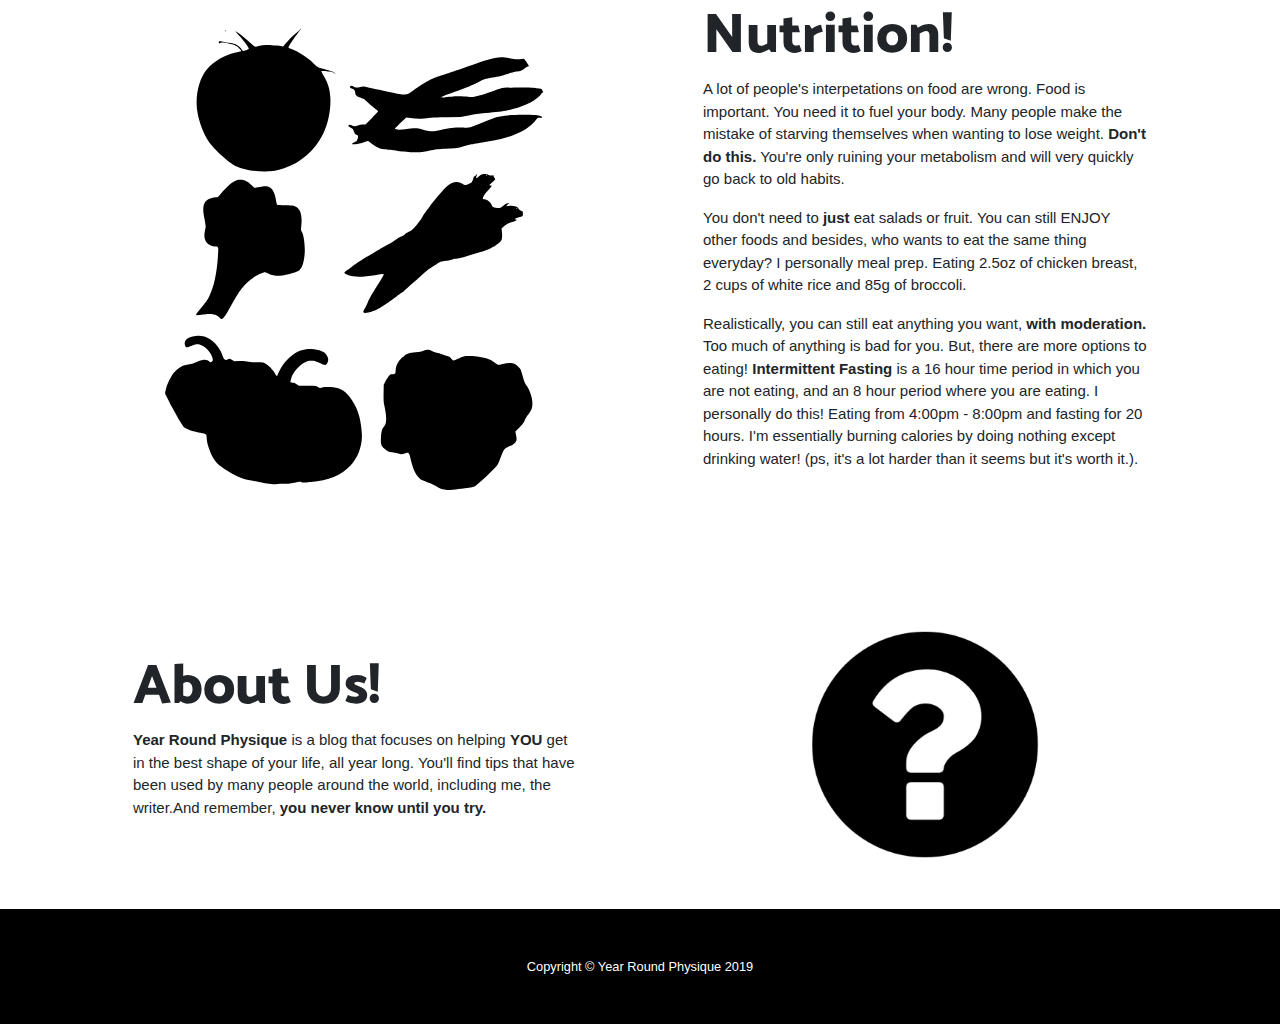
==== commit 02494467: "more details added" ====
--- a/index.html
+++ b/index.html
@@ -109,7 +109,7 @@
         <div class="col-lg-6 order-lg-1" id=learn>
           <div class="p-5">
             <h2 class="display-4">About Us!</h2>
-            <p><strong>Year Round Physique</strong> is a blog that focuses on helping <strong>YOU</strong> get in the best shape of your life, all year long. You'll find tips that have been used by many people around the world, including me, the writer.And remember, <strong>you never know till' you try.</strong></p>
+            <p><strong>Year Round Physique</strong> is a blog that focuses on helping <strong>YOU</strong> get in the best shape of your life, all year long. You'll find tips that have been used by many people around the world, including me, the writer.And remember, <strong>you never know until you try.</strong></p>
           </div>
         </div>
       </div>
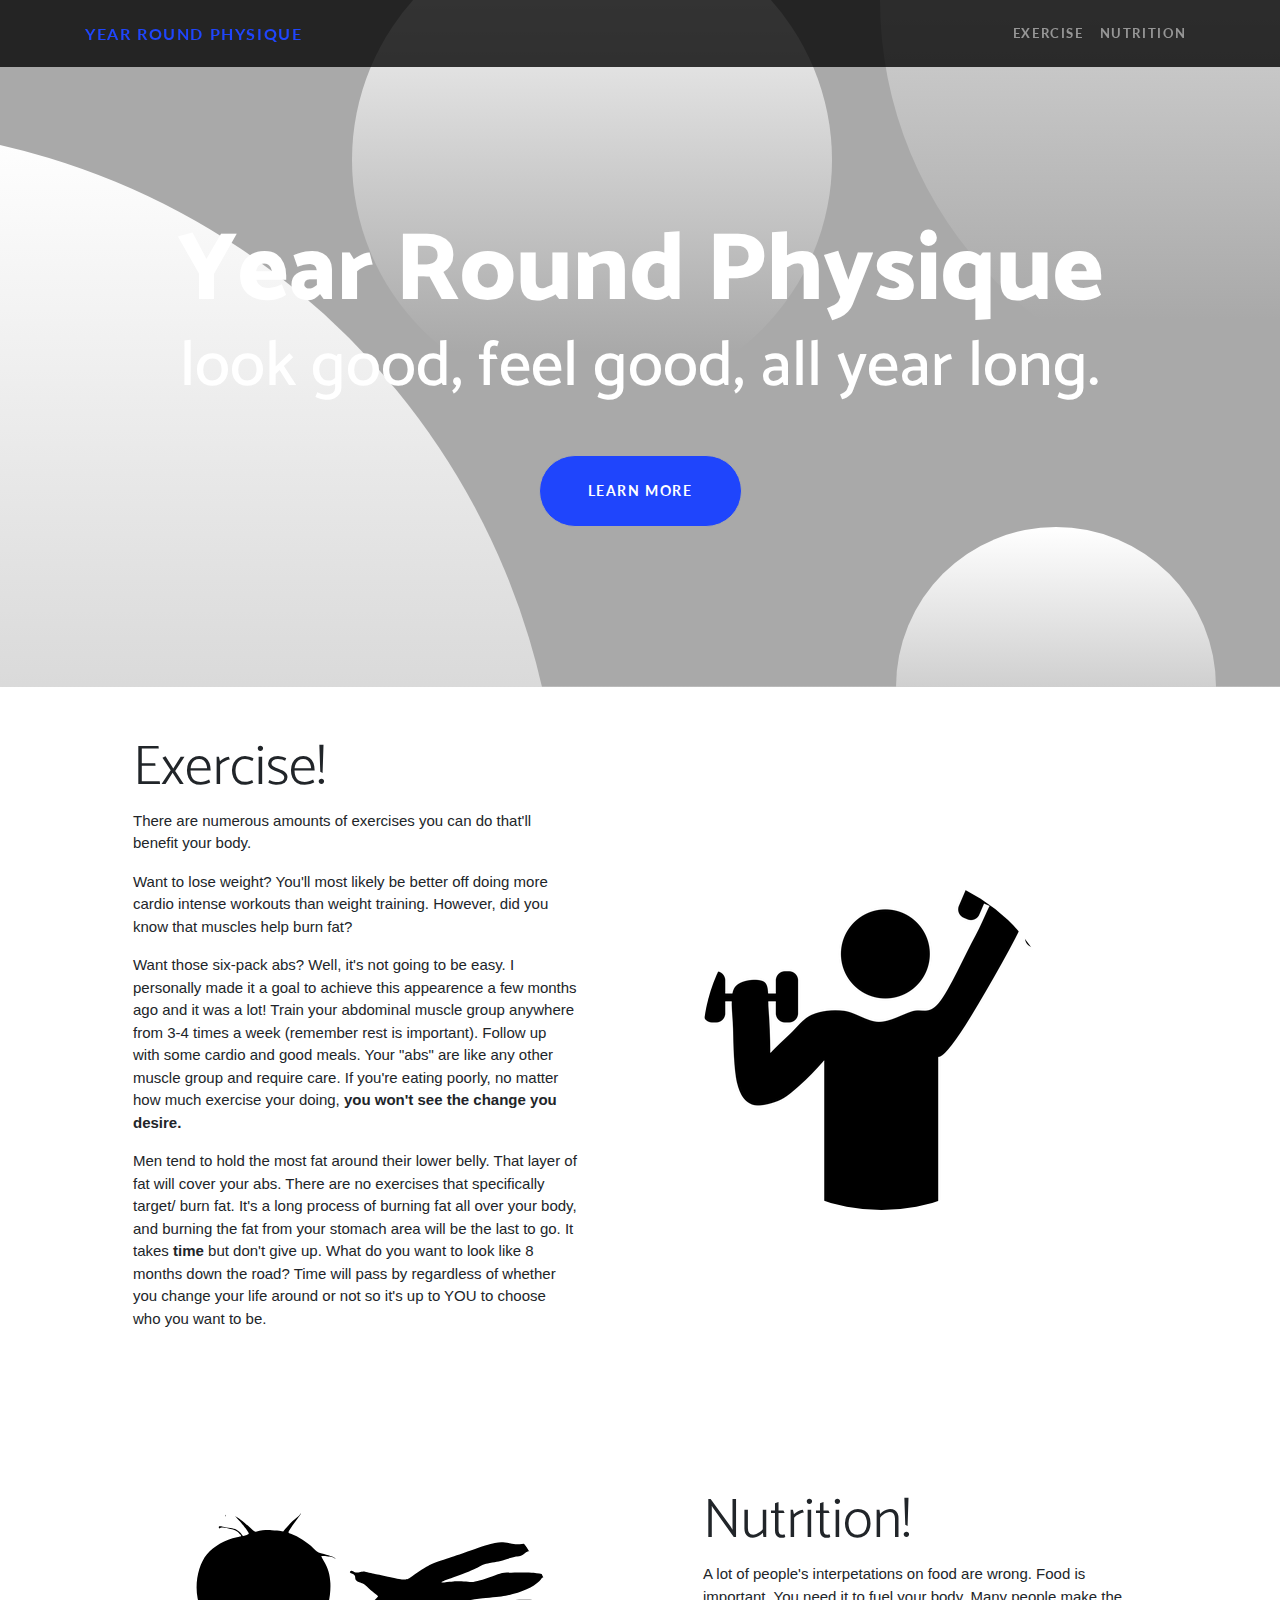
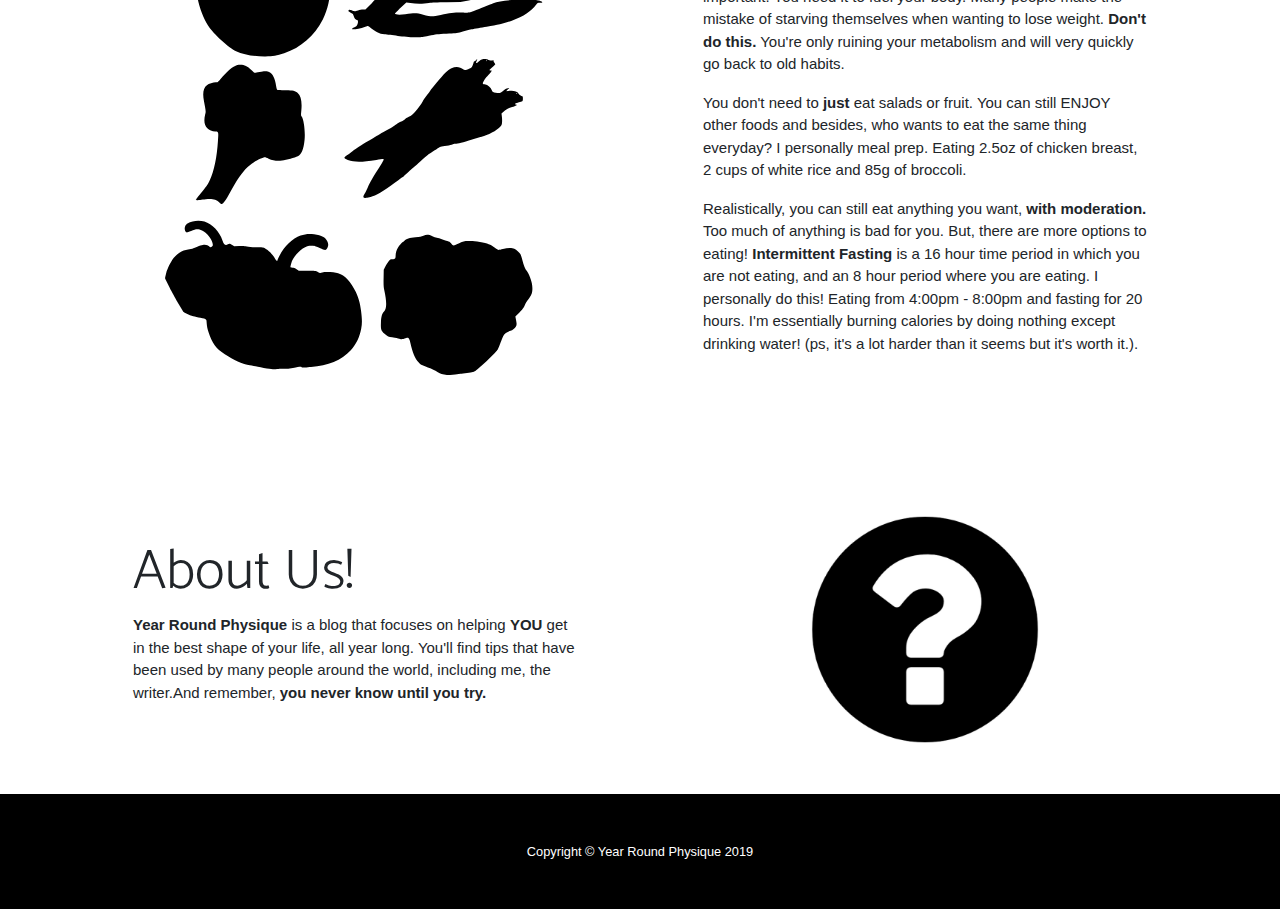
==== commit 7ed11553: "final push" ====
--- a/index.html
+++ b/index.html
@@ -8,7 +8,7 @@
   <meta name="description" content="">
   <meta name="author" content="">
 
-  <title>Your Year Round Physique</title>
+  <title>Year Round Physique</title>
 
   <!-- Bootstrap core CSS -->
   <link href="vendor/bootstrap/css/bootstrap.min.css" rel="stylesheet">
@@ -44,7 +44,7 @@
   <header class="masthead text-center text-white">
     <div class="masthead-content">
       <div class="container">
-        <h1 class="masthead-heading mb-0">Your Year Round Physique</h1>
+        <h1 class="masthead-heading mb-0">Year Round Physique</h1>
         <h2 class="masthead-subheading mb-0">look good, feel good, all year long.</h2>
         <a href="#learn" class="btn btn-primary btn-xl rounded-pill mt-5">Learn More</a>
       </div>
--- a/project-look.css
+++ b/project-look.css
@@ -3,13 +3,18 @@
 }
 
 h1,
-h2,
 h3,
 h4,
 h5,
 h6 {
   font-family: 'Catamaran';
   font-weight: 800 !important;
+  
+}
+h2 {
+  font-family: 'Catamaran';
+  font-size: 15px
+ font-weight:700 !important;
   
 }
 
